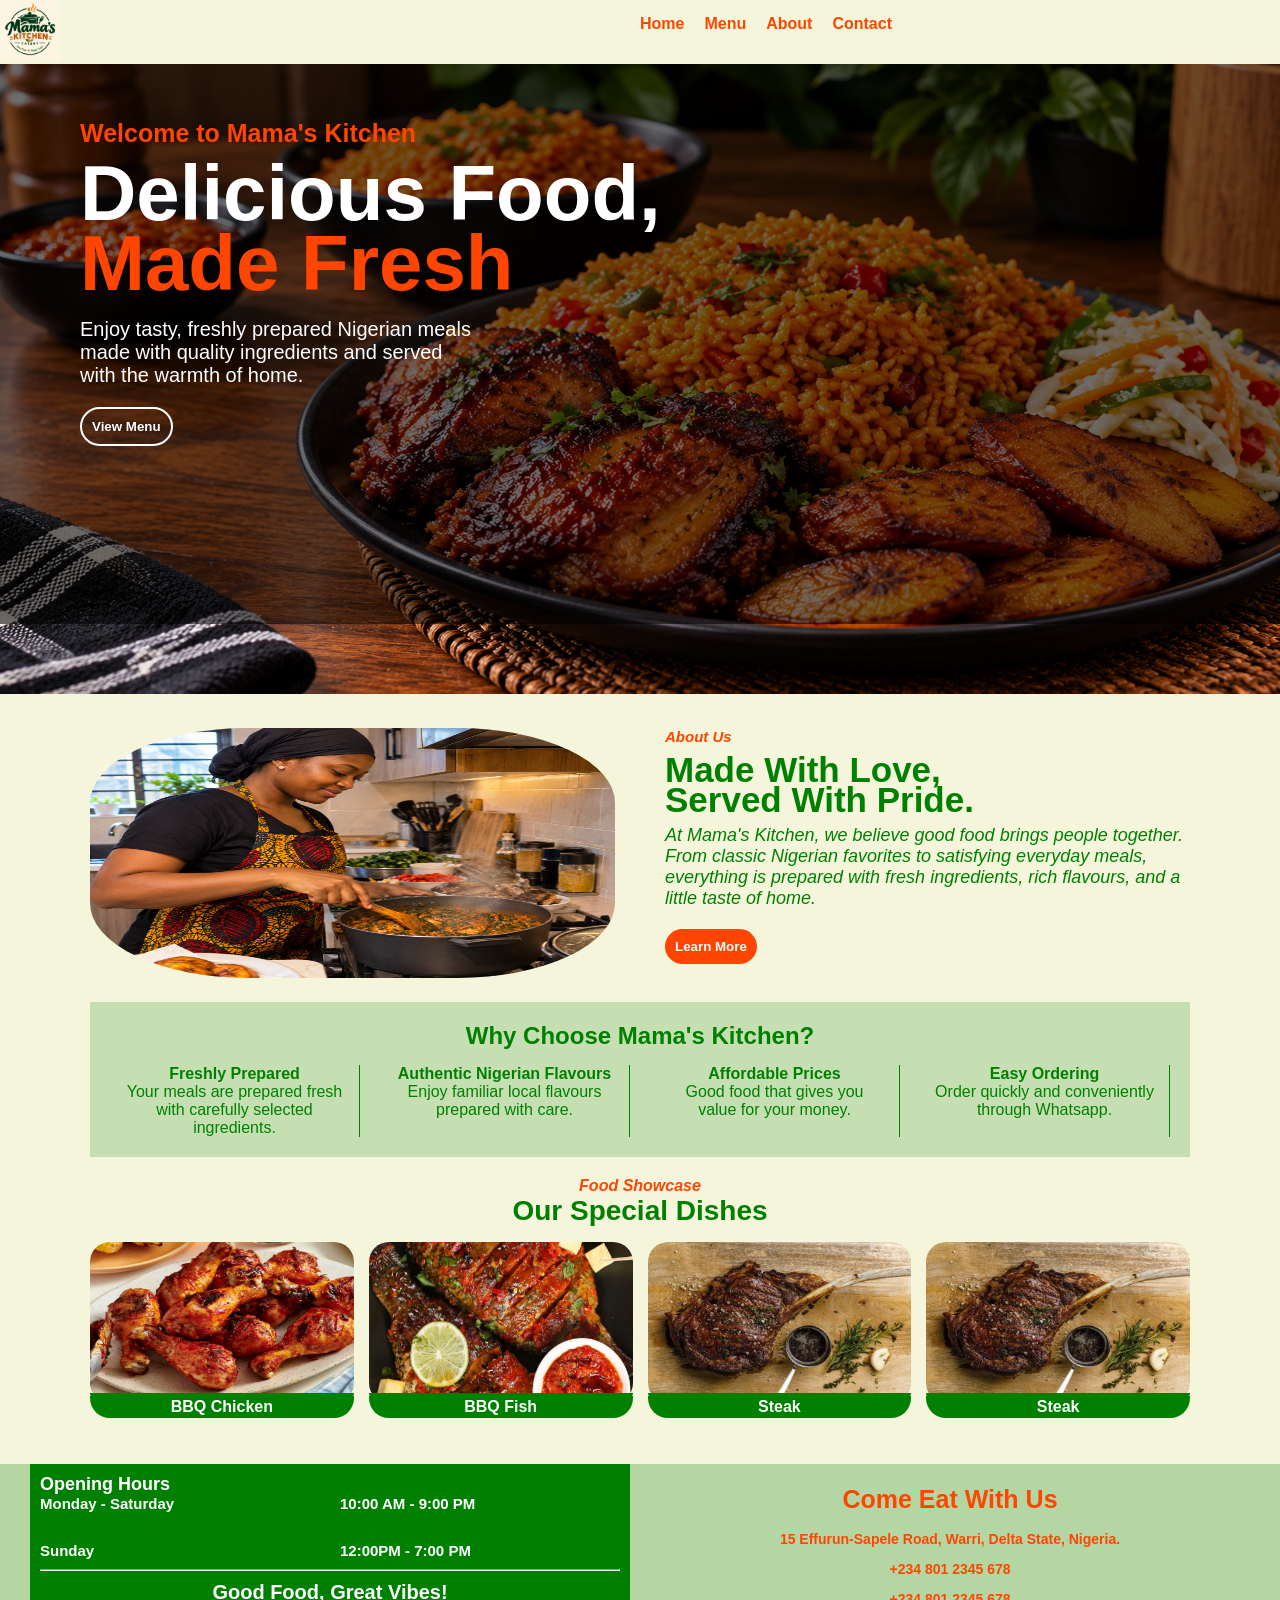
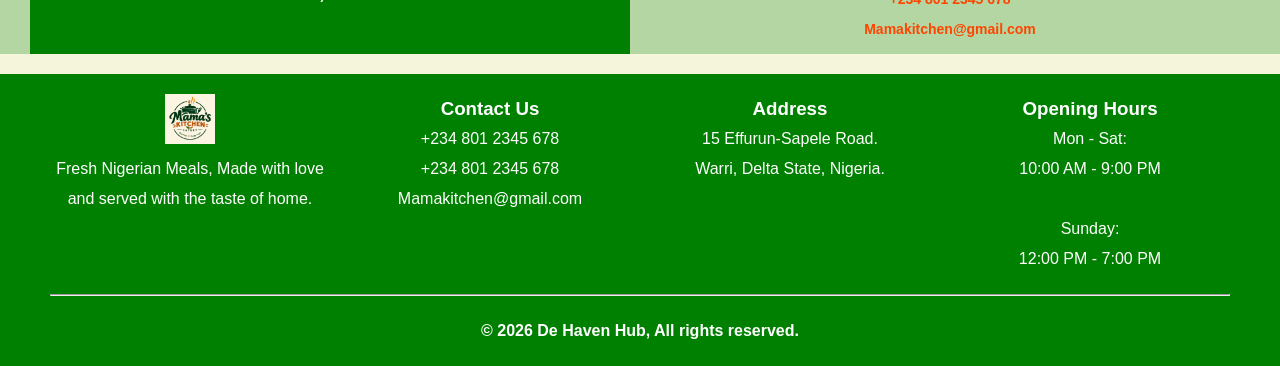
==== Bussiness/index.html @ 67e48ea5 "Add files via upload" ====
<!DOCTYPE html>
<html lang="en">
<head>
    <meta charset="UTF-8">
    <meta name="viewport" content="width=device-width, initial-scale=1.0">
    <link rel="stylesheet" href="css/style.css">
    <title>Mama's Kitchen</title>
</head>
<body>
    <header class="header">
        <div class="header">
            <nav>
                <div class="nav-bar">
                    <div class="logo">
                        <img src="images/logo.PNG" alt="">
                    </div>

                    <ul>
                        <li><a href="index.html">Home</a></li>
                        <li><a href="menu.html">Menu</a></li>
                        <li><a href="about.html">About</a></li>
                        <li><a href="contact.html">Contact</a></li>
                    </ul>
                        

                    <div>
                        <button class="menu-btn" onclick="openMenu()">&#9776</button>
                    </div>

                    <div class="back-menu" id="backMenu" onclick="closeMenu()">
                     X
                    </div>

                    <div class="sideBarModal" id="sideBar">
                        <div class="modal">
                            <ul class="sideUl" id="sideUl">
                                <li><a href="index.html">Home</a></li>
                                <li><a href="menu.html">Menu</a></li>
                                <li><a href="about.html">About</a></li>
                                <li><a href="contact.html">Contact</a></li>
                            </ul>
                        </div>
                    </div>
                    
                </div>

                
            </nav>
        </div>

        

    <header>
  

    

    <main>
        <div class="hero" id="home">
            <div class="slide">

                <img src="images/banner.PNG" alt="">

                <div class="hero-text">
                    <h3 class="hero-h3">
                        Welcome to Mama's Kitchen
                    </h3>

                    <h1 class="first-h1">
                        Delicious Food,
                    </h1>

                    <h1 class="second-h1">
                        Made Fresh
                    </h1>

                    <p>
                        Enjoy tasty, freshly prepared Nigerian meals <br> made with quality ingredients and served <br>
                        with the warmth of home.
                    </p>
                    
                       <a href="menu.html"><button  class="menu-list">View Menu</button></a> 
                    </button>
                </div>
            </div>

        </div>
    </main>



    <article class="aboutUs">
        <div class="about-us">
            <div class="about-img">
                <img src="images/cooking.PNG" alt="">
            </div>

            <div class="about-text">
                <h3 class="about-h3">
                About Us
                </h3>

                <h2 class="about-h2">
                Made With Love, <br>
                Served With Pride.
                </h2>

                <p class="about-p">
                At Mama's Kitchen, we believe good food brings people together. From classic Nigerian favorites
                to satisfying everyday meals, everything is prepared with fresh ingredients, rich flavours, and a little
                taste of home.
                </p>

                <a href="about.html"><button class="about-btn">Learn More</button></a>
            </div>

        </div>


        <div class="about2">
            <h2>Why Choose Mama's Kitchen?</h2>
            
            <div class="box-grid">

                <div class="about2-grid">
            
                    <p class="about2-p"><b>
                    Freshly Prepared
                    </b></p>

                    <p class="about-p2">
                    Your meals are prepared fresh with carefully selected ingredients.
                    </p>
                </div>

                <div class="about2-grid second">

                    <p class="about2-p"><b>
                    Authentic Nigerian Flavours
                    </b></p>

                    <p class="about-p2">
                    Enjoy familiar local flavours prepared with care.
                    </p>
                </div>

                <div class="about2-grid">
            
                    <p class="about2-p"><b>
                    Affordable Prices
                    </b></p>

                    <p class="about-p2">
                    Good food that gives you value for your money.
                    </p>
                </div>

                <div class="about2-grid second">

                    <p class="about2-p"><b>
                    Easy Ordering
                    </b></p>

                    <p class="about-p2">
                    Order quickly and conveniently through Whatsapp.
                    </p>
                </div>
            </div>

    </article>

    

    <section>
        <div class="dishes">
            <div class="dishes-text">
                <h3 dishes-h3>
                    Food Showcase
                </h3>

                <h2 class="dishes-h2">
                    Our Special Dishes
                </h2>
            </div>

            <div class="dishes-gird">
                <div class="dishes-box">
                    <img src="images/bbqchicken.jpeg" alt="">
                    
                    <div class="dishes-p">
                        <p class="dishes-p">BBQ Chicken</p>
                    </div>
                </div>
                
                <div class="dishes-box">
                    <img src="images/bbqfish.jpeg" alt="">
                    <div class="dishes-p">
                        <p class="dishes-p">BBQ Fish</p>
                    </div>
                </div>

                <div class="dishes-box">
                    <img src="images/steak.jpeg" alt="">
                    <div class="dishes-p">
                        <p class="dishes-p">Steak</p>
                    </div>
                </div>

                <div class="dishes-box">
                    <img src="images/steak.jpeg" alt="">
                    <div class="dishes-p">
                        <p class="dishes-p">Steak</p>
                    </div>
                </div>
            </div>
            
        
            
        </div>

        <div class="works">
            <div class="openings">
                <p class="opening-p">
                
                     Opening Hours
                    
                </p>

                <div class="opening-gird">
        
                    <p class="opening-p2">
                    
                        Monday - Saturday
                        
                    </p>

                    <p class="opening-p3">
                        10:00 AM - 9:00 PM
                    </p>

                    <p class="opening-p4">
                        Sunday
                    </p>

                    <p class="opening-p4">
                        12:00PM - 7:00 PM
                    </p>
                </div>
                
                <hr>

                <h2 class="opening-h2">
                    Good Food, Great Vibes!
                </h2>
            </div>

            <div class="address">
                <h2 class="address-h2">
                    Come Eat With Us
                </h2>

                <p class="address-p">
                    15 Effurun-Sapele Road, Warri, Delta State, Nigeria.
                </p>

                <p class="address-p2">
                    +234 801 2345 678 <br>
                    +234 801 2345 678 <br>
                    Mamakitchen@gmail.com
                </p>
            </div>
        </div>
    </section>

    <footer>
        <div class="footer-gird">
            <div class="footer-text">
                <img src="images/logo.PNG" alt="">

                <p class="footer-p">
                Fresh Nigerian Meals, Made with love and served with the taste of home.
                </p>


            </div>

            <div class="footer-text2">
                <h3 class="footer-h3">
                Contact Us
                </h3>

                <p class="footer-p2">
                    +234 801 2345 678 <br>
                    +234 801 2345 678 <br>
                    Mamakitchen@gmail.com
                </p>
            </div>

            <div class="footer-text3">
                <h3 class="footer-h3">
                Address
                </h3>

                <p class=".footer-p3">
                15 Effurun-Sapele Road. <br>
                Warri, Delta State, Nigeria.   
                </p>
            </div>

            <div class="footer-text4">
                <h3 class="footer-h3">
                Opening Hours
                </h3>

                <p class="footer-p4">
                Mon - Sat: <br>
                10:00 AM - 9:00 PM 
                <br>
                <br>
                Sunday: <br>
                12:00 PM - 7:00 PM
                </p>
            </div>
        </div>

        <hr>

        <p class="copyright">&copy 2026 De Haven Hub, All rights reserved.</p> 
    </footer>
    <script src="js/script.js"></script>
</body>
</html>
---- Bussiness/css/style.css ----
*{
    margin: 0;
    padding: 0;
    box-sizing: border-box;
}

body{
    font-family: Arial, Helvetica, sans-serif;
    background: beige;
    overflow-x: hidden;
}

.header{
    background: beige;
    position: sticky;
    top: 0;
    z-index: 1000;
}

.logo img{
    width: 7%;
    min-width: 60px;
}


.nav-bar{
    display: grid;
    grid-template-columns: 2fr 1fr 0.5fr 0.5fr;
    
}

ul{
    display: flex;
    list-style: none;
    gap: 20px;
    padding-top: 15px;
    
}

li a{
    text-decoration: none;
    color: orangered;
    font-weight: bold;
    transition: 0.5s;
}

li a:hover{
    border-bottom: 2px solid green;
}


.cart-button{
    cursor: pointer;
    position:relative; 
    font-size:20px; 
    border: none;
    background: beige;
    color: orangered;
    width:70px; 
    height:50px; 
    display:flex; 
    align-items:center; 
    justify-content:center; 
   
    left: 100%;
}

.menu-btn{
    display: none;
    padding: 10px;
    font-weight: bold;
    border: none;
    font-size: 35px;
    cursor: pointer;
}


#backMenu {
  position: fixed;
  top: 0; left: 0;
  width: 100%; height: 100%;
  background: rgba(0,0,0,0.5);
  z-index: 9998;
  display: none;
}
#backMenu.active { 
    display: block; 
}

#sideBar {
  position: fixed ;
  top: 0; 
  right: -100% ;
  width: 70%;
  max-width: 300px;
  height: 100% ;
  background: white ;
  z-index: 9999 ;
  transition: right 0.3s ease ;
  display: block ;
}

#sideBar.active { 
    right: 0 ; 
}

/* FORCE SIDE LIST TO SHOW */
#sideBar .modal {
  display: block;
}

#sideBar .sideUl {
  display: block ;
  list-style: none;
  padding: 20px ;
  margin-top: 50px ;
}

#sideBar .sideUl li {
  display: block;
  padding: 15px 0 ;
  border-bottom: 1px solid #eee ;
}

#sideBar .sideUl li a {
  display: block ;
  text-decoration: none !important;
  color: black !important;
  font-size: 18px !important;
}


/* THIS IS HERO SECTION */


.hero img{
    position: relative;
    width: 100%;
    height: 70vh;
}

.hero-text{
    background: rgba(0, 0, 0, 0.555);
    padding: 80px;
    position: absolute;
    top: 2%;
    left: 0;
    width: 100%;
    text-align: justify;
    height: 65vh;
}

.hero-h3{
    font-size: 25px;
    font-weight: bold;
    color: orangered;
    margin-bottom: 10px;
}

.hero-text h1{
    line-height: 70px;
    font-size: 78px;
    font-weight: bold;
}
.first-h1{
    color: white;
}

.second-h1{
    color:orangered;
    margin-bottom: 20px;
}

.hero p{
    text-align: justify;
    font-size: 20px;
    color: white;
    margin-bottom: 20px;
}


.menu-list{
    background: none;
    color: white;
    font-weight: bold;
    padding: 10px;
    border-radius: 20px;
    border: 2px solid white;
}






/* THE ABOUT US SECTION */


.aboutUs{
    margin-top: 30px;
    padding: 0 90px;

}

.about-us{
    display: grid;
    grid-template-columns: 1fr 1fr;
    gap: 50px;
    width: 100%;
    height: auto;
    margin-bottom: 20px;
}

.about-us img{
    border-radius: 30%;
    width: 100%;
    max-height: 250px;
}

.about-text{
    width: 100%;
    color: green;
}

.about-h3{
    color: orangered;
    font-style: italic;
    font-size: 15px;
    margin-bottom: 10px;
}

.about-h2{
    font-size: 35px;
    font-weight: bolder;
    line-height: 30px;
    margin-bottom: 10px;
}

.about-text p{
    font-style: italic;
    font-size: 18px;
    margin-bottom: 20px;
}

.about-btn{
    background: orangered;
    color: white;
    padding: 10px;
    border: none;  
    border-radius: 20px;
    font-weight: bold;
}

.about2{
    background: rgba(0, 128, 0, 0.192);
    color: green;
    width: 100%;
    padding: 20px 0;
}

.about2 h2{
    text-align: center;
    padding-bottom: 15px;
    font-weight: bold;
}

.box-grid{
    display: grid;
    grid-template-columns: repeat(4, 1fr);
    gap: 20px;
    padding: 0 20px;
    text-align: center;
}

.about2-grid{
    border-right: 1px solid green;
    padding: 0 15px;
}


/* FOOD SHOWCASE AREA */

.dishes-text{
    text-align: center;
    margin-top: 20px;
    margin-bottom: 15px;
}

.dishes-text h3{
    color: orangered;
    font-size: 16px;
    font-style: italic;
}

.dishes-text h2{
    color: green;
    font-size: 28px;
}

.dishes-gird{
    display: grid;
    grid-template-columns: repeat(4, 1fr);
    gap: 15px;
    padding: 0 90px;
}

.dishes-box{
    position: relative;
}

.dishes-p{
    position: absolute;
    background: green;
    border-bottom-left-radius: 20px;
    border-bottom-right-radius: 20px;
    width: 100%;
    top: 75%;
    left: 0;
    text-align: center;
    color: white;
    padding: 2px;
    font-weight: bold
}

.dishes-gird img{
    width: 100%;
    height: 80%;
    border-radius: 20px;
}

.works{
    background: rgba(0, 128, 0, 0.267);
    display: grid;
    grid-template-columns: 1fr 1fr;
    padding: 0 30px;
    margin-top: 20px;
    gap: 20px;
}

.openings{
    background: green;
    color: white;
    padding: 10px;
}

.opening-gird{
    display: grid;
    grid-template-columns: 1fr 1fr;
    gap: 20px;
}

.opening-p{
    font-size: 18px;
    font-weight: bold;
}
.opening-gird p{
    font-size: 15px;
    font-weight: bold;
    margin-bottom: 10px;
}

.opening-h2{
    font-size: 20px;
    margin-top: 10px;
    text-align: center;
}

.address{
    padding: 10px;
    color: orangered;
    text-align: center;
    line-height: 30px;
    font-weight: bold;
    font-size: 14px;
}

.address-h2{
    font-size: 25px;
    padding: 10px 0;
}

/* FOOTER AREA */

footer{
    margin-top: 20px;
    padding: 20px 50px;
    background: green;
    color: white;
    text-align: center;
    line-height: 30px;
}

.footer-gird{
    display: grid;
    grid-template-columns: repeat(4, 1fr);
    gap: 20px;
    padding-bottom: 20px;
}

footer img{
    width: 40%;
    max-width: 50px;
}

.copyright{
    padding-top: 20px;
    text-align: center;
    font-weight: bold;
}







/* RESPONSIVENSS FOR TABLET */

@media (max-width:768px) {

    .menu-btn{
        display: block;
        margin-left: 90%;
    }

     .cta{
        display: none;
    }

    ul{
        display: none;
    }

    .hero{
        width: 100%;
        height: 50vh;
    }

    .hero img{
        height: 50vh;
    }

    .hero h1{
        line-height: 40px;
        font-size: 50px;
        text-align: center;
    }

    .hero-h3{
        font-size: 16px;
    }

    .hero p{
        text-align: center;
        font-size: 16px;
    }

    .hero-text{
    background: rgba(0, 0, 0, 0.555);
    position: absolute;
    width: 100%;
    height: 54vh;
    top: 1%;
    left: 0;
    text-align: center;
}



    .about-us{
    text-align: center;
    grid-template-columns: 1fr;
    width: 100%;

}

.about-us img{
    width: 100%;
    border-radius: 0;
    max-width: 500px;
    gap: 5px;
}

.about-h3{
    margin-bottom: 10px;
    border-bottom: 2px solid orangered;
    padding-bottom: 10px;
    font-size: 25px;
}


.about-us p{
    font-size: 18px;
    font-style: normal;
    font-weight: 500;
}

.about2 h2{
    font-size: 23px;
    font-weight: bolder;
    
}

    .footer-gird{
    grid-template-columns: 1fr 1fr;
    gap: 20px;
    padding-bottom: 20px;
}

.works{
    background: rgba(0, 128, 0, 0.267);
    display: grid;
    grid-template-columns: 1fr;
    padding: 0 30px;
    margin-top: 20px;
    gap: 20px;
}

.box-grid{
    display: grid;
    grid-template-columns: 1fr 1fr;
    gap: 20px;
    padding: 0 20px;
    text-align: center;
}

.dishes-gird{
    grid-template-columns: 1fr 1fr;
    padding: 0 70px;
}
    
}








/* RESPONSIVENSS FOR MOBILE */

@media (max-width: 480px) {
    .menu-btn{
        display: block;
        margin-left: 90%;
    }

    .home-ul{
        display: none;
    }

    .hero-text{
        background: rgba(0, 0, 0, 0.726);
        position: absolute;
        width: 100%;
        height: 58vh;
        top: 0%;
        left: 0;
}

.hero-text h3{
    font-size: 14px;
    margin-bottom: 0;
}

.hero-text h1{
    line-height: 30px;
    font-weight: bolder;
    font-size: 28px;
    margin-bottom: 10px;
}

.hero-text p{
    font-size: 16px;
    font-weight: bold;
    margin-bottom: 7px;
}

.order-btn{
    font-size: 14px;
    margin-bottom: 5px;
}

.menu-list{
    font-size: 14px;
}



.about-us{
    grid-template-columns: 1fr;
}


.second{
    border-right: none;
}

.about-us{
    text-align: center;
    grid-template-columns: 1fr;

}


.about-h3{
    margin-bottom: 5px;
    border-bottom: 2px solid orangered;
    padding-bottom: 5px;
    font-size: 16px;
}

.about-h2{
    font-size: 24px;
    font-weight: bolder;
}

.about-p{
    font-size: 20px;
    line-height: 20px;
    font-style: normal;
    font-weight: bolder;
}

.box-grid{
    grid-template-columns: 1fr;
}

.about2-grid{
    border-right: none;
    border-bottom: 2px solid green;
    padding-bottom: 10px;
}

.second{
    border-bottom: 2px solid green;
}


.works{
    background: rgba(0, 128, 0, 0.267);
    display: grid;
    grid-template-columns: 1fr;
    padding: 0 30px;
    margin-top: 20px;
    gap: 20px;
}

.footer-gird{
    grid-template-columns: 1fr 1fr;
    gap: 20px;
    padding-bottom: 20px;
}
    
}






















/* THIS IS FOR MENU LIST */

.banner-box{
    position: sticky;
    top: 0;
    z-index: 1000;
}



.menu-nav{
    display: flex;
    text-align: center;
    justify-content: center;
    align-items: center;
    background: green;
    
}
.menu-ul{
    display: flex;
    padding: 15px;
}

.menu-ul li a{
    color: white;
    font-size: 20px;
    transition: 0.3s;
}

.menu-ul li a:hover{
    background: orangered;
    border: none;
    color: white;
    padding: 0 5px;
    border-radius: 10px;
}

.menu-main{
    padding: 0 70px;
    display: grid;
    grid-template-columns: repeat(4, 1fr);
    gap: 50px;
}

.grid-box{
    box-shadow: 0px 15px 15px 10px rgb(172, 166, 132);
    padding: 15px;
    text-align: center;
    border-radius: 10px;
    margin-bottom: 10px;
}

.grid-box img{
    width: 100%;
    border-radius: 20px;
}

.box-text h2{
    color: green;
    font-weight: bold;
    margin-bottom: 5px;
}

.box-text p{
    font-size: 14px;
    font-style: italic;
    font-weight: bold;
    margin-bottom: 10px;
}

.box-text h3{
    color: orangered;
    margin-bottom: 10px;
}

.box-text button{
    color: white;
    background: green;
    border: none;
    border-radius: 10px;
    padding: 5px;
    width: 90%;
    font-size: 14px;
    font-weight: bold;
}

/* CART MODAL */
.cart-modal-overlay{
  display: none;
  position:fixed; 
  top:0; 
  left:0; 
  width:100%; 
  height:100%; 
  background:rgba(0,0,0,0.5); 
  z-index:1000; 
  justify-content:center; 
  align-items:center; 
  padding:15px;
}

.cart-modal-overlay.active{
    display:flex;
    
}

.cart-modal{
  background:beige; 
  width:100%; 
  max-width:1050px; 
  max-height:92vh; 
  overflow-y:auto; 
  border-radius:16px; 
  padding:20px;
}

.cart-header{
  display:flex; 
  justify-content:space-between; 
  align-items:center; 
  border-bottom:1px solid black; 
  padding-bottom:15px;
}

.cart-header-left{
    display:flex; 
    gap:22px; 
    align-items:center;
}

.cart-icon-circle{
  background:orangered;
  color: white; 
  padding:8px 8px; 
  border-radius:50%; 
  font-size:18px;
}

.cart-header h2{
    color: green;
    font-size:20px;
}

.cart-header p{ 
    color:green; 
    font-size:12px;
    font-style: italic;
}

.close-btn{
  background:none; 
  border:none; 
  font-size:24px; 
  cursor:pointer;
}

.cart-body{
    display:flex; 
    gap:20px; 
    margin-top:20px;
}

.cart-items{
    flex:2;
}

.order-summary{
  flex:1; 
  background:rgb(71, 104, 71);
  color: white;
  font-weight: bold; 
  padding:20px; 
  border-radius:12px; 
  height:fit-content; 
  border:1px solid white;
}

.summary-line{
  display:flex; 
  justify-content:space-between; 
  margin:12px 0; 
  font-size:14px;
}

.total-line{
  font-weight:bold; 
  font-size:18px; 
  color:orangered; 
  border-top:1px solid #ddd; 
  padding-top:12px;
}

.cart-item{
  display:flex; 
  gap:12px; 
  padding:15px; 
  border:1px solid #f0f0f0; 
  border-radius:12px; 
  margin-bottom:12px; 
  align-items:center; 
  background:white;
}


.cart-item-info{
    flex:1;
}

.cart-item-info h4{
    margin:0 0 4px 0; 
    font-size:15px;
}

.cart-item-info p{
    margin:0 0 5px 0; 
    font-size:12px; 
    color:#666;
}

.qty-controls{
  display:flex; 
  align-items:center; 
  gap:8px; 
  border:1px solid #ddd; 
  border-radius:20px; 
  padding:4px 8px; 
  width:fit-content;
}

.qty-controls button{
  border:none; 
  background:white; 
  width:26px; 
  height:26px; 
  border-radius:50%; 
  cursor:pointer; 
  font-size:16px;
}


.whatsapp-btn{
  width:100%; 
  background:orangered; 
  border:1.5px solid orangered; 
  color:white; 
  padding:12px; 
  border-radius:10px; 
  margin-top:10px; 
  cursor:pointer; 
  font-weight:bold;
}

.secure-text{
    font-size:11px; 
    color:white; 
    text-align:center; 
    margin-top:10px;
}

.continue-btn{
  margin-top:20px; 
  background:none; 
  border:1.5px solid orangered; 
  padding:10px 20px; 
  border-radius:10px; 
  cursor:pointer; 
  color:#0a4d3c;
}






/*  MENU FOR TABLET*/

@media (max-width: 1032px) {

    .banner img{ 
    width: 100%;
    height: 20vh;
}

    .banner-text{
    left: auto;
    width: 100%; 
    height: 80%;
    text-align: center;
    line-height: 35px;
}

.banner-text h3{
    font-size: 20px;
}

.banner-text h1{
    font-size: 70px;
}

.banner-text p{
    font-size: 18px;
    line-height: 20px;
    margin-top: 30px;
}

    .menu-ul li a{
    color: black;
    font-size: 16px;
}

.menu-main{
    padding: 0 70px;
    display: grid;
    grid-template-columns: repeat(2, 1fr);
    gap: 50px;
}

.box-text h2{
    font-size: 20px;
}
  
}





/* MENU FOR MOBILE */

@media (max-width: 560px) {

    .banner-text{
        width: 100%; 
        height: 80%;
        line-height: 20px;
        top: 1%;
    }

    .banner-text h3{
    color: orangered;
    font-size: 14px;
    font-style: italic;
    margin-bottom: 10px;
}

.banner-text h1{
    font-weight: bold;
    font-size: 45px;
    margin-bottom: 5px;
}

.banner-text p{
    margin-top: 10px;
    font-size: 14px;
    color: white;
    font-weight: bold;
}

    .menu-ul li a{
        font-weight: bolder;
        font-size: 12px;
    }

    .menu-main{
        grid-template-columns: 1fr;
    }
    
}









/* STYLING FOR ABOUT PAGE */


.about-hero img{
    width: 100%;
    height: 60vh;
    position: relative;
}

.sec-text{
    position: absolute;
    top: 20%;
    background: rgba(0, 0, 0, 0.342);
    padding: 70px;
    width: 50%;
}

.sec-text h3{
    color: orangered;
    font-size: 18px;
    font-style: italic;
}

.sec-text h2{
    color: white;
    font-weight: bold;
    font-size: 50px;
}

.sec-text h1{
    color: green;
    font-size: 60px;
    font-weight: bold;
    line-height: 30px;
    margin-bottom: 15px;
}

.sec-text p{
    color: white;
    font-weight: bold;
}

.main{
    display: grid;
    grid-template-columns: 1.3fr 0.7fr;
    gap: 50px;
    padding: 0 70px;
    margin: 30px 0;
}

.main img{
    width: 100%;
    border-radius: 45%;
    border: 2px solid orangered;
}

.main-text h3{
    color: orangered;
    font-style: italic;
    margin-bottom: 10px;
}

.main-text h2{
    color: green;
    font-size: 40px;
    line-height: 35px;
    margin-bottom: 15px;
}

.main-text p{
    font-size: 16px;
    font-weight: bold;
    margin-bottom: 15px;
}

.main-text h4{
    color: green;
    font-weight: bold;
    font-style: italic;
    border-bottom: 2px dotted orangered;
    width: 40%
}

.aboutPage h3{
    color: orangered;
    font-size: 16px;
    text-align: center;
}

.article{
    display: grid;
    grid-template-columns: 0.7fr 1.3fr;
    gap: 50px;
    padding: 0 70px;
    margin: 30px 0;
}

.article img{
    width: 100%;
    height: 100%;
    border-radius: 10%;
    border: 2px solid green;
}

.art-text h3{
    color: orangered;
    font-size: 16px;
    margin-bottom: 8px;
}

.art-text h2{
    color: green;
    font-size: 35px;
    font-weight: bold;
    line-height: 30px;
    margin-bottom: 10px;
}

.art-text p{
    font-size: 16px;
    font-weight: bold;
    margin-bottom: 15px;
}

ol{
    padding-left: 20px;

}

ol li{
    list-style: circle;
    color: green;
    font-weight: bold;
}

.sec-grid{
    display: grid;
    grid-template-columns: repeat(4, 1fr);
    margin: 15px 70px;
    background: rgb(1, 61, 1);
    color: white;
    padding: 10px 55px;
    border-radius: 10px;
}

.sec-grid h1{
    font-size: 18px;
    text-align: center;
}

.sec-grid p{
    text-align: center;
    font-size: 15px;
}

.sec-box{
    border-right: 1px solid white;
}

.last{
    border: none;
}






/* ABOUT PAGE FOR TABLET */

@media (max-width: 768px) {

    .sec-text{
        width: 100%;
        height: auto;
    }
    .sec-text h3{
        font-size: 24px;
    }

    .sec-text h2{
        font-size: 40px;
    }

    .sec-text h1{
        font-size: 50px;
    }

    .sec-text p{
        font-size: 20px;
        font-weight: 100;
    }

    .main{
        grid-template-columns: 1fr;
    }

    .main-text{
        text-align: center;
    }

    .main-text h4{
        width: 100%;
    }

    .theSecond, .theLast{
        border-right: none;
    }

    .article{
        grid-template-columns: 1fr;
    }

    .art-text{
        text-align: center;
    }

    ol li{
        list-style: inside;
    }

    .sec-grid{
        gap: 30px;
        grid-template-columns: 1fr 1fr;
    }


.text{
    grid-template-columns: 1fr;
    gap: 10px;
}
    

}





/* ABOUT PAGE FOR MOBILE */

@media (max-width:480px) {
    .sec-text h3{
        font-size: 16px;
    }

    .sec-text h2{
        font-size: 30px;
    }

    .sec-text h1{
        font-size: 35px;
    }

    .sec-text p{
        font-size: 18px;
        font-weight: 100;
    }

    .main h2{
        font-size: 30px;
    }

    .main p{
        font-size: 14px;
    }

    .art-text h2{
        font-size: 26px;
    }

    .art-text p{
        font-size: 14px;
    }


    .sec-grid{
        grid-template-columns: 1fr;
    }

    .sec-box{
        border-right: none;
        border-bottom: 2px solid white;
        padding-bottom: 20px;

    }


    .text{
    grid-template-columns: 1fr;
    gap: 0;
    top: 0;
    width: 100%;
}

.text-p{
    line-height: 23px;
}
    
}








/* STYLING FOR CONTACT PAGE */
.heroSection img{
    position: relative;
    width:  100%;
    height: 30vh;
}

.heroText{
    position: absolute;
    top: 26%;
    background: rgba(0, 0, 0, 0.603);
    width: 100%;
    height: 30vh;
    text-align: center;
    line-height: 38px;
}

.heroText h3{
    color: orangered;
    font-size: 18px;
    font-style: italic;
}

.heroText h1{
    color: white;
    font-size: 50px;
    font-weight: bold;
}

.heroText h2{
    color: green;
    font-size: 50px;
    font-weight: bold;
}

.heroText p{
    font-size: 14px;
    color: white;
    font-weight: bold;
}

.orderBtn{
    background: green;
    padding: 10px;
    color: white;
    border: none;
    font-weight: bold;
    font-size: 14px;
    border-radius: 20px;
}

.orderBtn2{
    margin-left: 10px;
    background: none;
    color: white;
    padding: 10px;
    border-radius: 20px;
    border: 2px solid white;
    font-weight: bold;
}


.mainGird1{
    display: grid;
    grid-template-columns: repeat(4, 1fr);
    padding: 20px 90px;
    color: green;
    text-align: center;
}

.girdBox{
    line-height: 25px;
    border-right: 2px solid green;
    padding: 0 20px;
}

.theLast{
    border-right: none;
}

.mainGird2{ padding: 20px 100px;
    display: grid;
    grid-template-columns: repeat(2, 1fr);
   
    gap: 50px;
}

.formSection{
    background: rgba(2, 104, 2, 0.26);
    color: rgb(7, 136, 7);
    padding: 20px 30px;
    border-radius: 20px;
}

.formSection h3{
    color: orangered;
    font-size: 16px;
    font-style: italic;
}

.formSection h2{
    font-size: 30px;
}

.formSection p{
    padding-bottom: 20px;
}


input{
    width: 100%;
    padding: 5px;
    border-radius: 10px;
    border: none;
    margin-bottom: 20px;
}

#messageFilter{
    width: 100%;
    padding: 5px;
    border: none;
    margin-bottom: 20px;
}

.message{
    padding-bottom: 170px;
}

.formBtn{
    background: green;
    border-radius: 10px;
    border: none;
    text-align: center;
    width: 100%;
    color: white;
    padding: 7px;
    font-weight: bold;
}

.mapSection{
    border: 1px solid green;
    border-radius: 20px;
    padding: 10px 30px;
    color: green;
}

.mapSection p{
    line-height: 30px;
}

.mapBtn{
    margin-bottom: 20px;
    padding: 7px;
    background: green;
    color: white;
    border: none;
    border-radius: 20px;
    margin-top: 10px;
}

.mapSection h4{
    margin: 10px 0;
}

.mapSection2{
    margin-top: 20px;
    background: rgba(123, 212, 123, 0.486);
    padding: 20px;
    border-radius: 20px;
    line-height: 30px;
}

.mapBtn2{
    background: green;
    padding: 8px;
    border: none;
    border-radius: 20px;
    color: white;
    font-weight: bold;
    margin-top: 10px;
}

.footerSection{
    position: relative;
    padding: 20px 100px;
}

.footerSection img{
    width: 100%;
    height: 30vh;
}

.sectionText{
    background: rgba(0, 0, 0, 0.363);
    padding: 10px;
    position: absolute;
    top: 10%;
    left: 10%;
}

.sectionText h3{
    color: orangered;
    font-size: 16px;
    font-style: italic;
    margin-bottom: 10px;
}

.sectionText h2{
    color: rgb(2, 107, 2);
    font-size: 40px;
    font-weight: bolder;
    line-height: 35px;
    margin-bottom: 10px;
}

.sectionText p{
    color: white;
    margin-bottom: 20px;
}



/* CONTACT PAGE FOR TABLET */
@media (max-width: 768px) {
    .heroText{
        height: 25vh;
    }

    .mainGird1{
        grid-template-columns: 1fr 1fr;
        gap: 20px;
        
    }

    .girdBox{
        border: 2px dotted green;
        padding: 20px;
    }

    .mainGird2{
        grid-template-columns: 1fr;
    }

    .footerSection img{
        height: 20vh;
    }

    .sectionText{
        left: 18%;
        top: 15%;
    }
    
}



/* CONTACT PAGE FOR MOBILE */
@media (max-width: 480px) {

    .heroText{
        line-height: 30px;
        height: 25vh;
    }
    .heroSection h1{
        font-size: 30px;
    }

    .heroSection h2{
        font-size: 30px;
    }

    .heroSection h3{
        font-size: 14px;
    }

    .heroSection p{
        line-height: 20px;
        font-size: 12px;
    }

    .heroSection button{
        font-size: 12px;
        font-weight: bold;
    }



    .mainGird1{
        grid-template-columns: 1fr;
    }

    .girdBox{
        border: none;
    }

    .mainGird2{
        grid-template-columns: 1fr;
         padding: 0;
    }

    .formSection{
        margin: 0 20px;
    }

    .mapSection{
        margin: 0 20px;
    }

    .footerSection{
        padding: 10px 20px;
    }


    .sectionText{
        top: 10%;
        left: 6%;
        padding: 0px;
        line-height: 10px;

    }
    .sectionText h3{
        font-size: 18px;
        margin-bottom: 5px;
    }

    .sectionText h2{
        font-size:  30px;
        margin-bottom: 2px;
    }

    .sectionText p{
        margin-bottom: 10px;
        font-size: 12px;
    }
    
    
}
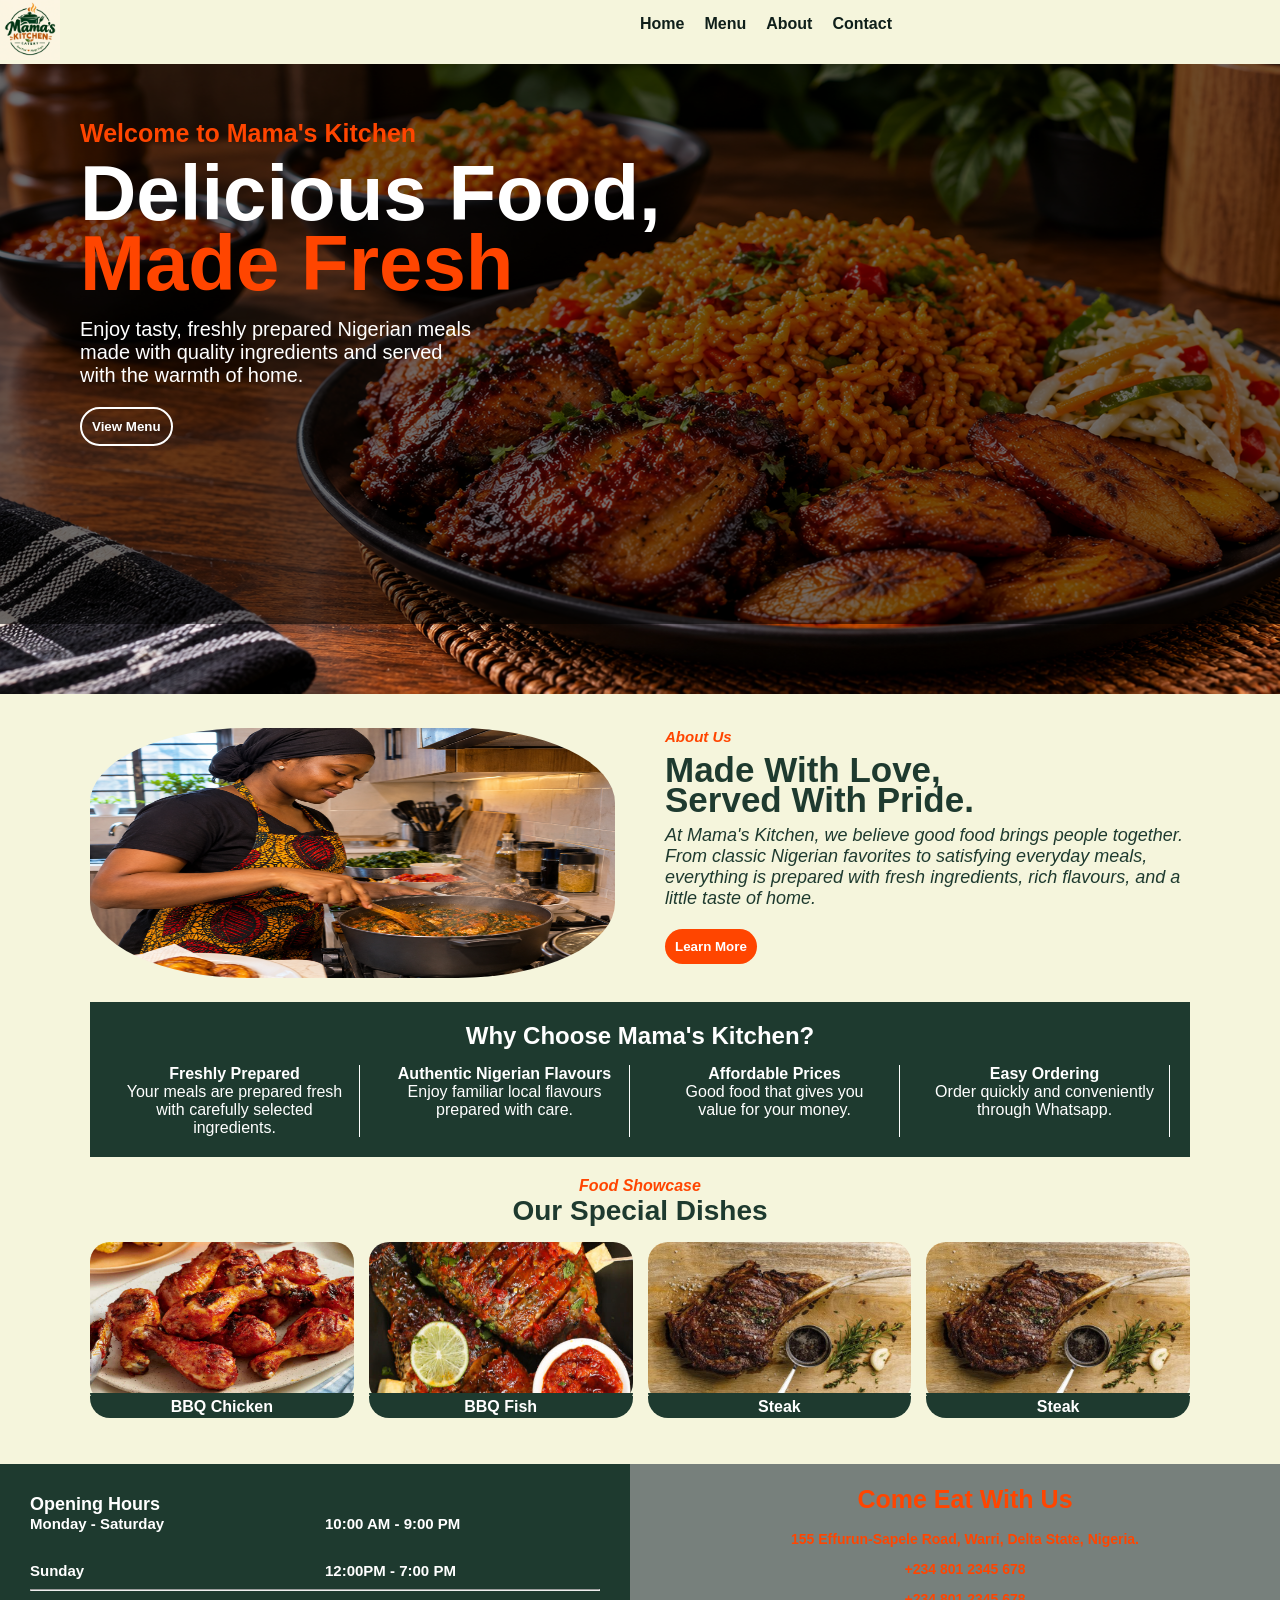
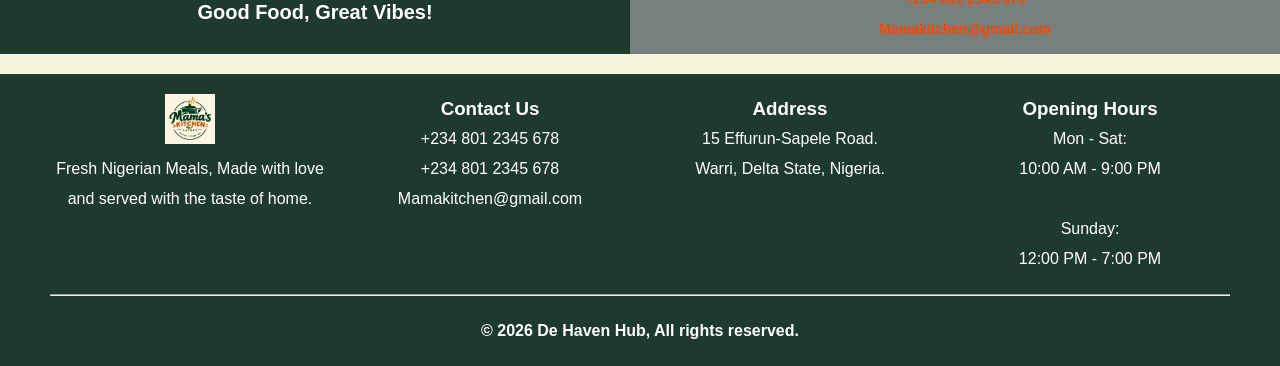
==== commit 83db1876: "Add files via upload" ====
--- a/Bussiness/index.html
+++ b/Bussiness/index.html
@@ -44,11 +44,10 @@
                     
                 </div>
 
-                
+    
             </nav>
         </div>
 
-        
 
     <header>
   
@@ -133,7 +132,7 @@
                     </p>
                 </div>
 
-                <div class="about2-grid second">
+                <div class="about2-grid aboutSecond">
 
                     <p class="about2-p"><b>
                     Authentic Nigerian Flavours
@@ -155,7 +154,7 @@
                     </p>
                 </div>
 
-                <div class="about2-grid second">
+                <div class="about2-grid aboutSecond">
 
                     <p class="about2-p"><b>
                     Easy Ordering
@@ -260,7 +259,7 @@
                 </h2>
 
                 <p class="address-p">
-                    15 Effurun-Sapele Road, Warri, Delta State, Nigeria.
+                    155 Effurun-Sapele Road, Warri, Delta State, Nigeria.
                 </p>
 
                 <p class="address-p2">
--- a/Bussiness/css/style.css
+++ b/Bussiness/css/style.css
@@ -6,7 +6,7 @@
 
 body{
     font-family: Arial, Helvetica, sans-serif;
-    background: beige;
+    background: rgb(197, 212, 205);
     overflow-x: hidden;
 }
 
@@ -39,13 +39,13 @@
 
 li a{
     text-decoration: none;
-    color: orangered;
+    color: #0f1f1a;
     font-weight: bold;
     transition: 0.5s;
 }
 
 li a:hover{
-    border-bottom: 2px solid green;
+    border-bottom: 2px solid #0f1f1a;
 }
 
 
@@ -55,14 +55,14 @@
     font-size:20px; 
     border: none;
     background: beige;
-    color: orangered;
+    color: #1e3a2f;
     width:70px; 
     height:50px; 
     display:flex; 
     align-items:center; 
     justify-content:center; 
    
-    left: 100%;
+    left: 80%;
 }
 
 .menu-btn{
@@ -124,9 +124,9 @@
 
 #sideBar .sideUl li a {
   display: block ;
-  text-decoration: none !important;
-  color: black !important;
-  font-size: 18px !important;
+  text-decoration: none;
+  color: #1e3a2f;
+  font-size: 18px;
 }
 
 
@@ -219,7 +219,7 @@
 
 .about-text{
     width: 100%;
-    color: green;
+    color: #1e3a2f;
 }
 
 .about-h3{
@@ -252,8 +252,8 @@
 }
 
 .about2{
-    background: rgba(0, 128, 0, 0.192);
-    color: green;
+    background: #1e3a2f;
+    color: white;
     width: 100%;
     padding: 20px 0;
 }
@@ -273,7 +273,7 @@
 }
 
 .about2-grid{
-    border-right: 1px solid green;
+    border-right: 1px solid white;
     padding: 0 15px;
 }
 
@@ -293,7 +293,7 @@
 }
 
 .dishes-text h2{
-    color: green;
+    color:#1e3a2f;
     font-size: 28px;
 }
 
@@ -310,7 +310,7 @@
 
 .dishes-p{
     position: absolute;
-    background: green;
+    background: #1e3a2f;
     border-bottom-left-radius: 20px;
     border-bottom-right-radius: 20px;
     width: 100%;
@@ -329,18 +329,18 @@
 }
 
 .works{
-    background: rgba(0, 128, 0, 0.267);
+    background: #77807c;
     display: grid;
     grid-template-columns: 1fr 1fr;
-    padding: 0 30px;
+    padding: 0 ;
     margin-top: 20px;
     gap: 20px;
 }
 
 .openings{
-    background: green;
-    color: white;
-    padding: 10px;
+    background: #1e3a2f;
+    color: white;
+    padding: 30px;
 }
 
 .opening-gird{
@@ -384,7 +384,7 @@
 footer{
     margin-top: 20px;
     padding: 20px 50px;
-    background: green;
+    background: #1e3a2f;
     color: white;
     text-align: center;
     line-height: 30px;
@@ -465,14 +465,24 @@
     text-align: center;
 }
 
-
-
-    .about-us{
+.aboutUs{
+    padding: 0 40px;
+}
+
+.aboutSecond{
+    border-right: none;
+}
+
+
+.about-us{
     text-align: center;
     grid-template-columns: 1fr;
     width: 100%;
-
-}
+    padding: 0;
+
+}
+
+
 
 .about-us img{
     width: 100%;
@@ -508,12 +518,8 @@
 }
 
 .works{
-    background: rgba(0, 128, 0, 0.267);
-    display: grid;
     grid-template-columns: 1fr;
-    padding: 0 30px;
-    margin-top: 20px;
-    gap: 20px;
+    
 }
 
 .box-grid{
@@ -629,22 +635,19 @@
 
 .about2-grid{
     border-right: none;
-    border-bottom: 2px solid green;
+    border-bottom: 2px solid #1e3a2f;
     padding-bottom: 10px;
 }
 
 .second{
-    border-bottom: 2px solid green;
+    border-bottom: 2px solid #1e3a2f;
 }
 
 
 .works{
-    background: rgba(0, 128, 0, 0.267);
-    display: grid;
+    
     grid-template-columns: 1fr;
-    padding: 0 30px;
-    margin-top: 20px;
-    gap: 20px;
+   
 }
 
 .footer-gird{
@@ -691,7 +694,7 @@
     text-align: center;
     justify-content: center;
     align-items: center;
-    background: green;
+    background: #1e3a2f;
     
 }
 .menu-ul{
@@ -726,15 +729,18 @@
     text-align: center;
     border-radius: 10px;
     margin-bottom: 10px;
+    height: fit-content;
 }
 
 .grid-box img{
     width: 100%;
+    height: 200px;
+    object-fit: cover;
     border-radius: 20px;
 }
 
 .box-text h2{
-    color: green;
+    color: #1e3a2f;
     font-weight: bold;
     margin-bottom: 5px;
 }
@@ -753,7 +759,7 @@
 
 .box-text button{
     color: white;
-    background: green;
+    background: #1e3a2f;
     border: none;
     border-radius: 10px;
     padding: 5px;
@@ -815,12 +821,12 @@
 }
 
 .cart-header h2{
-    color: green;
+    color: #1e3a2f;
     font-size:20px;
 }
 
 .cart-header p{ 
-    color:green; 
+    color:#1e3a2f; 
     font-size:12px;
     font-style: italic;
 }
@@ -833,7 +839,8 @@
 }
 
 .cart-body{
-    display:flex; 
+    display:grid; 
+    grid-template-columns: 1.2fr 0.8fr;
     gap:20px; 
     margin-top:20px;
 }
@@ -996,6 +1003,13 @@
 .box-text h2{
     font-size: 20px;
 }
+
+.cart-body{
+    display:grid; 
+    grid-template-columns: 1.2fr 0.8fr;
+    gap:20px; 
+    margin-top:20px;
+}
   
 }
 
@@ -1042,6 +1056,11 @@
     .menu-main{
         grid-template-columns: 1fr;
     }
+
+    .cart-body{
+    grid-template-columns: 1fr;
+    
+}
     
 }
 
@@ -1083,7 +1102,7 @@
 }
 
 .sec-text h1{
-    color: green;
+    color: #1e3a2f;
     font-size: 60px;
     font-weight: bold;
     line-height: 30px;
@@ -1116,7 +1135,7 @@
 }
 
 .main-text h2{
-    color: green;
+    color: #1e3a2f;
     font-size: 40px;
     line-height: 35px;
     margin-bottom: 15px;
@@ -1129,7 +1148,7 @@
 }
 
 .main-text h4{
-    color: green;
+    color: #1e3a2f;
     font-weight: bold;
     font-style: italic;
     border-bottom: 2px dotted orangered;
@@ -1154,7 +1173,7 @@
     width: 100%;
     height: 100%;
     border-radius: 10%;
-    border: 2px solid green;
+    border: 2px solid #1e3a2f;
 }
 
 .art-text h3{
@@ -1164,7 +1183,7 @@
 }
 
 .art-text h2{
-    color: green;
+    color: #1e3a2f;
     font-size: 35px;
     font-weight: bold;
     line-height: 30px;
@@ -1184,7 +1203,7 @@
 
 ol li{
     list-style: circle;
-    color: green;
+    color: #1e3a2f;
     font-weight: bold;
 }
 
@@ -1192,7 +1211,7 @@
     display: grid;
     grid-template-columns: repeat(4, 1fr);
     margin: 15px 70px;
-    background: rgb(1, 61, 1);
+    background: #1e3a2f;
     color: white;
     padding: 10px 55px;
     border-radius: 10px;
@@ -1264,6 +1283,7 @@
 
     .article{
         grid-template-columns: 1fr;
+        padding: 0 40px;
     }
 
     .art-text{
@@ -1277,6 +1297,7 @@
     .sec-grid{
         gap: 30px;
         grid-template-columns: 1fr 1fr;
+        margin: 0 40px;
     }
 
 
@@ -1391,7 +1412,7 @@
 }
 
 .heroText h2{
-    color: green;
+    color: #1e3a2f;
     font-size: 50px;
     font-weight: bold;
 }
@@ -1403,7 +1424,7 @@
 }
 
 .orderBtn{
-    background: green;
+    background: #1e3a2f;
     padding: 10px;
     color: white;
     border: none;
@@ -1427,13 +1448,13 @@
     display: grid;
     grid-template-columns: repeat(4, 1fr);
     padding: 20px 90px;
-    color: green;
+    color: #1e3a2f;
     text-align: center;
 }
 
 .girdBox{
     line-height: 25px;
-    border-right: 2px solid green;
+    border-right: 2px solid #1e3a2f;
     padding: 0 20px;
 }
 
@@ -1441,16 +1462,16 @@
     border-right: none;
 }
 
-.mainGird2{ padding: 20px 100px;
+.mainGird2{ 
+    padding: 0 20px;
     display: grid;
     grid-template-columns: repeat(2, 1fr);
-   
     gap: 50px;
 }
 
 .formSection{
-    background: rgba(2, 104, 2, 0.26);
-    color: rgb(7, 136, 7);
+    background: #1e3a2f;
+    color: white;
     padding: 20px 30px;
     border-radius: 20px;
 }
@@ -1490,7 +1511,7 @@
 }
 
 .formBtn{
-    background: green;
+    background: orangered;
     border-radius: 10px;
     border: none;
     text-align: center;
@@ -1501,10 +1522,10 @@
 }
 
 .mapSection{
-    border: 1px solid green;
+    border: 1px solid #1e3a2f;
     border-radius: 20px;
     padding: 10px 30px;
-    color: green;
+    color: #1e3a2f;
 }
 
 .mapSection p{
@@ -1514,7 +1535,7 @@
 .mapBtn{
     margin-bottom: 20px;
     padding: 7px;
-    background: green;
+    background: orangered;
     color: white;
     border: none;
     border-radius: 20px;
@@ -1527,14 +1548,15 @@
 
 .mapSection2{
     margin-top: 20px;
-    background: rgba(123, 212, 123, 0.486);
+    background: #1e3a2f;
     padding: 20px;
+    color: white;
     border-radius: 20px;
     line-height: 30px;
 }
 
 .mapBtn2{
-    background: green;
+    background: orangered;
     padding: 8px;
     border: none;
     border-radius: 20px;
@@ -1583,6 +1605,9 @@
 
 
 
+
+
+
 /* CONTACT PAGE FOR TABLET */
 @media (max-width: 768px) {
     .heroText{
@@ -1590,14 +1615,19 @@
     }
 
     .mainGird1{
-        grid-template-columns: 1fr 1fr;
+        grid-template-columns: 1fr;
         gap: 20px;
         
+        
+    }
+
+    .second{
+        border-right: none;
     }
 
     .girdBox{
-        border: 2px dotted green;
-        padding: 20px;
+      
+        padding: 0 20px;
     }
 
     .mainGird2{
@@ -1612,6 +1642,8 @@
         left: 18%;
         top: 15%;
     }
+
+   
     
 }
 
@@ -1658,8 +1690,10 @@
 
     .mainGird2{
         grid-template-columns: 1fr;
-         padding: 0;
-    }
+        padding: 0 20px;
+    }
+
+   
 
     .formSection{
         margin: 0 20px;
